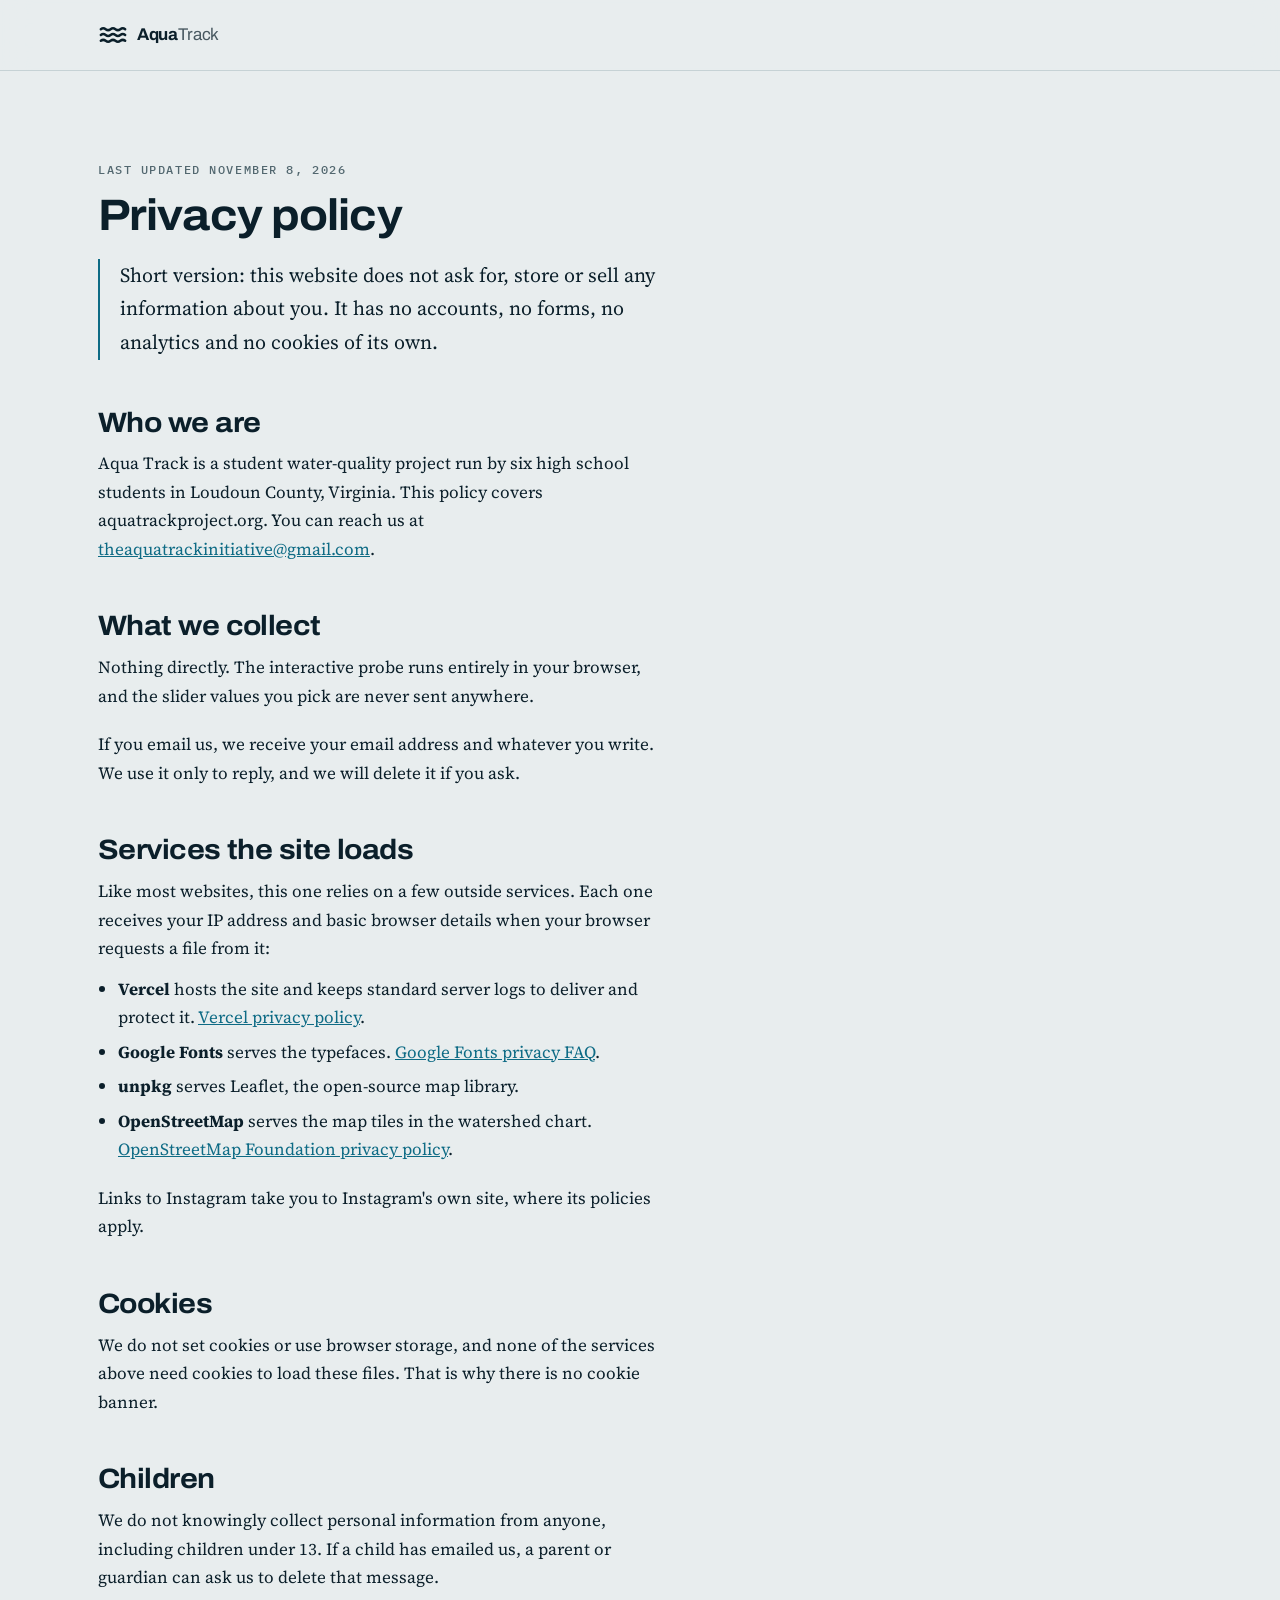
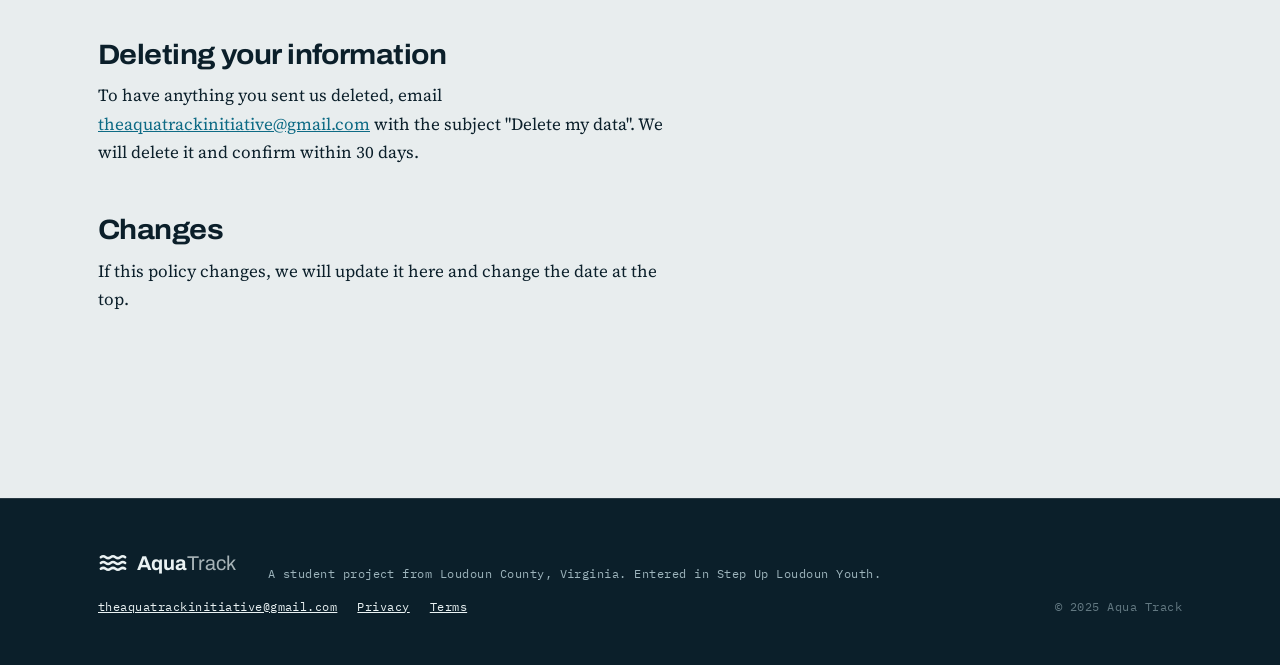
==== privacy.html @ 541f510f "Add privacy policy and terms, footer contact and legal links Soften absolute 'nobody tests' claims t" ====
<!DOCTYPE html>
<html lang="en">

<head>
    <meta charset="UTF-8">
    <meta name="viewport" content="width=device-width, initial-scale=1">
    <title>Privacy policy | Aqua Track</title>
    <meta name="description" content="What the Aqua Track website collects (nothing directly), which outside services it loads, and how to reach us.">
    <meta name="theme-color" content="#0B1F2A">
    <link rel="icon" href="favicon.svg" type="image/svg+xml">

    <link rel="preconnect" href="https://fonts.googleapis.com">
    <link rel="preconnect" href="https://fonts.gstatic.com" crossorigin>
    <link
        href="https://fonts.googleapis.com/css2?family=Archivo:wdth,wght@62..125,400..800&family=IBM+Plex+Mono:wght@400;500;600&family=Source+Serif+4:opsz,wght@8..60,400..600&display=swap"
        rel="stylesheet">
    <link rel="stylesheet" href="style.css">
</head>

<body>
    <a class="skip-link" href="#content">Skip to content</a>

    <header class="masthead is-stuck">
        <div class="masthead__inner">
            <a class="wordmark" href="index.html" aria-label="Aqua Track home">
                <svg class="wordmark__mark" viewBox="0 0 32 32" aria-hidden="true" focusable="false">
                    <path d="M3 9.8q2.6-2 5.2 0t5.2 0t5.2 0t5.2 0t5.2 0M3 16q2.6-2 5.2 0t5.2 0t5.2 0t5.2 0t5.2 0M3 22.2q2.6-2 5.2 0t5.2 0t5.2 0t5.2 0t5.2 0" />
                </svg>
                <span class="wordmark__text">Aqua<em>Track</em></span>
            </a>
        </div>
    </header>

    <main class="band legal" id="content">
        <div class="wrap">
            <p class="eyebrow">Last updated November 8, 2026</p>
            <h1>Privacy policy</h1>

            <div class="prose">
                <p class="prose__lead">Short version: this website does not ask for, store or sell any information
                    about you. It has no accounts, no forms, no analytics and no cookies of its own.</p>

                <h2>Who we are</h2>
                <p>Aqua Track is a student water-quality project run by six high school students in Loudoun County,
                    Virginia. This policy covers aquatrackproject.org. You can reach us at
                    <a href="mailto:theaquatrackinitiative@gmail.com">theaquatrackinitiative@gmail.com</a>.</p>

                <h2>What we collect</h2>
                <p>Nothing directly. The interactive probe runs entirely in your browser, and the slider values you
                    pick are never sent anywhere.</p>
                <p>If you email us, we receive your email address and whatever you write. We use it only to reply,
                    and we will delete it if you ask.</p>

                <h2>Services the site loads</h2>
                <p>Like most websites, this one relies on a few outside services. Each one receives your IP address
                    and basic browser details when your browser requests a file from it:</p>
                <ul>
                    <li><strong>Vercel</strong> hosts the site and keeps standard server logs to deliver and protect
                        it. <a href="https://vercel.com/legal/privacy-policy" target="_blank" rel="noopener">Vercel
                            privacy policy</a>.</li>
                    <li><strong>Google Fonts</strong> serves the typefaces. <a
                            href="https://developers.google.com/fonts/faq/privacy" target="_blank"
                            rel="noopener">Google Fonts privacy FAQ</a>.</li>
                    <li><strong>unpkg</strong> serves Leaflet, the open-source map library.</li>
                    <li><strong>OpenStreetMap</strong> serves the map tiles in the watershed chart. <a
                            href="https://osmfoundation.org/wiki/Privacy_Policy" target="_blank"
                            rel="noopener">OpenStreetMap Foundation privacy policy</a>.</li>
                </ul>
                <p>Links to Instagram take you to Instagram's own site, where its policies apply.</p>

                <h2>Cookies</h2>
                <p>We do not set cookies or use browser storage, and none of the services above need cookies to load
                    these files. That is why there is no cookie banner.</p>

                <h2>Children</h2>
                <p>We do not knowingly collect personal information from anyone, including children under 13. If a
                    child has emailed us, a parent or guardian can ask us to delete that message.</p>

                <h2>Deleting your information</h2>
                <p>To have anything you sent us deleted, email
                    <a href="mailto:theaquatrackinitiative@gmail.com">theaquatrackinitiative@gmail.com</a> with the
                    subject "Delete my data". We will delete it and confirm within 30 days.</p>

                <h2>Changes</h2>
                <p>If this policy changes, we will update it here and change the date at the top.</p>
            </div>
        </div>
    </main>

    <footer class="footer">
        <div class="wrap footer__inner">
            <p class="footer__mark"><svg class="wordmark__mark" viewBox="0 0 32 32" aria-hidden="true" focusable="false">
                <path d="M3 9.8q2.6-2 5.2 0t5.2 0t5.2 0t5.2 0t5.2 0M3 16q2.6-2 5.2 0t5.2 0t5.2 0t5.2 0t5.2 0M3 22.2q2.6-2 5.2 0t5.2 0t5.2 0t5.2 0t5.2 0" />
            </svg><span>Aqua<em>Track</em></span></p>
            <p class="footer__meta">A student project from Loudoun County, Virginia. Entered in Step Up Loudoun
                Youth.</p>
            <ul class="footer__links">
                <li><a href="mailto:theaquatrackinitiative@gmail.com">theaquatrackinitiative@gmail.com</a></li>
                <li><a href="privacy.html" aria-current="page">Privacy</a></li>
                <li><a href="terms.html">Terms</a></li>
            </ul>
            <p class="footer__meta footer__meta--dim">&copy; 2025 Aqua Track</p>
        </div>
    </footer>
</body>

</html>
---- style.css ----
/* ============================================================
   Aqua Track — field survey identity
   Ink + damp paper. The only saturated colours in the system
   are the water-quality index ramp, and they are never used
   decoratively: a colour on this page always means a grade.
   ============================================================ */

:root {
    /* Ground */
    --ink: #0B1F2A;
    --ink-raised: #14323F;
    --ink-line: rgba(255, 255, 255, .12);
    --paper: #E8EDEE;
    --paper-raised: #F6F9F9;
    --paper-tint: #DDE5E7;

    /* Text */
    --on-ink: #EAF2F3;
    --on-ink-dim: #9DB4BC;
    --on-paper: #0B1F2A;
    --on-paper-dim: #52676F;
    --rule: #C6D2D5;

    /* Primary */
    --current: #0E6B85;
    --current-deep: #084A5D;
    --current-light: #5FC7DE;

    /* Water quality index — meaning, not decoration */
    --wq-good: #0F7A62;
    --wq-fair: #9A6E10;
    --wq-poor: #B04520;
    --wq-bad: #85301C;
    --wq-pending: #6C858D;

    --wq-good-lt: #46D2AC;
    --wq-fair-lt: #E8BC55;
    --wq-poor-lt: #F5804F;
    --wq-bad-lt: #E4634A;

    /* Type */
    --f-display: 'Archivo', 'Helvetica Neue', Arial, sans-serif;
    --f-body: 'Source Serif 4', Georgia, 'Times New Roman', serif;
    --f-mono: 'IBM Plex Mono', ui-monospace, 'SFMono-Regular', Menlo, monospace;

    --t-xs: 0.75rem;
    --t-sm: 0.875rem;
    --t-base: 1.0625rem;
    --t-md: clamp(1.125rem, 0.4vw + 1.03rem, 1.25rem);
    --t-lg: clamp(1.35rem, 1vw + 1.1rem, 1.75rem);
    --t-xl: clamp(1.75rem, 2.2vw + 1.1rem, 2.75rem);
    --t-2xl: clamp(2.25rem, 3.9vw + 0.95rem, 4.1rem);

    /* Space — density 4/10, spacious */
    --s-1: 0.375rem;
    --s-2: 0.75rem;
    --s-3: 1.25rem;
    --s-4: 2rem;
    --s-5: 3rem;
    --s-6: 4.5rem;
    --s-7: 7rem;

    --wrap: 1180px;
    --ease: cubic-bezier(.22, .61, .36, 1);
}

*,
*::before,
*::after {
    box-sizing: border-box;
}

* {
    margin: 0;
}

html {
    scroll-behavior: smooth;
    scroll-padding-top: 6rem;
    -webkit-text-size-adjust: 100%;
}

body {
    background: var(--paper);
    color: var(--on-paper);
    font-family: var(--f-body);
    font-size: var(--t-base);
    line-height: 1.68;
    font-optical-sizing: auto;
    -webkit-font-smoothing: antialiased;
    overflow-x: hidden;
}

img,
svg,
canvas {
    display: block;
    max-width: 100%;
}

a {
    color: inherit;
}

:focus-visible {
    outline: 2px solid var(--current-light);
    outline-offset: 3px;
    border-radius: 2px;
}

.band--ink :focus-visible,
.hero :focus-visible {
    outline-color: var(--current-light);
}

.skip-link {
    position: absolute;
    left: -9999px;
    top: 0;
    z-index: 200;
    background: var(--ink);
    color: var(--on-ink);
    padding: var(--s-2) var(--s-3);
    font-family: var(--f-mono);
    font-size: var(--t-sm);
}

.skip-link:focus {
    left: var(--s-3);
    top: var(--s-3);
}

.wrap {
    width: 100%;
    max-width: var(--wrap);
    margin-inline: auto;
    padding-inline: clamp(1.25rem, 4vw, 3rem);
}

/* ── Shared type atoms ─────────────────────────────────── */

.eyebrow,
.dateline {
    font-family: var(--f-mono);
    font-size: var(--t-xs);
    font-weight: 500;
    letter-spacing: .13em;
    text-transform: uppercase;
    color: var(--on-paper-dim);
}

h1,
h2,
h3 {
    font-family: var(--f-display);
    font-weight: 700;
    line-height: 1.06;
    letter-spacing: -0.02em;
    font-variation-settings: 'wdth' 108;
    text-wrap: balance;
}

/* ── Masthead ──────────────────────────────────────────── */

.masthead {
    position: fixed;
    inset: 0 0 auto 0;
    z-index: 100;
    transition: background-color .35s var(--ease), border-color .35s var(--ease);
    border-bottom: 1px solid transparent;
}

.masthead.is-stuck {
    background: color-mix(in srgb, var(--paper) 88%, transparent);
    -webkit-backdrop-filter: blur(14px);
    backdrop-filter: blur(14px);
    border-bottom-color: var(--rule);
}

.masthead__inner {
    max-width: var(--wrap);
    margin-inline: auto;
    padding: var(--s-3) clamp(1.25rem, 4vw, 3rem);
    display: flex;
    align-items: center;
    gap: var(--s-4);
}

.wordmark {
    display: inline-flex;
    align-items: center;
    gap: .55rem;
    text-decoration: none;
    color: var(--on-ink);
    transition: color .35s var(--ease);
}

.masthead.is-stuck .wordmark {
    color: var(--on-paper);
}

.wordmark__mark {
    width: 30px;
    height: 30px;
    flex: none;
}

.wordmark__mark path {
    fill: none;
    stroke: currentColor;
    stroke-width: 2.6;
    stroke-linecap: round;
}

.wordmark__text {
    font-family: var(--f-display);
    font-weight: 700;
    font-size: 1.0625rem;
    letter-spacing: -0.01em;
    font-variation-settings: 'wdth' 100;
}

.wordmark__text em {
    font-style: normal;
    font-weight: 400;
    opacity: .72;
}

.nav {
    margin-left: auto;
    display: flex;
    align-items: center;
    gap: clamp(.75rem, 1.6vw, 1.6rem);
}

.nav a {
    font-family: var(--f-mono);
    font-size: var(--t-xs);
    letter-spacing: .1em;
    text-transform: uppercase;
    text-decoration: none;
    color: var(--on-ink-dim);
    padding: .55rem .1rem;
    position: relative;
    transition: color .2s var(--ease);
}

.masthead.is-stuck .nav a {
    color: var(--on-paper-dim);
}

.nav a::after {
    content: '';
    position: absolute;
    left: 0;
    right: 0;
    bottom: .2rem;
    height: 1px;
    background: currentColor;
    transform: scaleX(0);
    transform-origin: left;
    transition: transform .25s var(--ease);
}

.nav a:hover::after,
.nav a.is-current::after {
    transform: scaleX(1);
}

.nav a:hover,
.nav a.is-current {
    color: var(--current-light);
}

.masthead.is-stuck .nav a:hover,
.masthead.is-stuck .nav a.is-current {
    color: var(--current);
}

.nav .nav__cta {
    border: 1px solid currentColor;
    border-radius: 4px;
    padding: .5rem .95rem;
    color: var(--on-ink);
}

.masthead.is-stuck .nav .nav__cta {
    color: var(--on-paper);
}

.nav .nav__cta::after {
    display: none;
}

.nav .nav__cta:hover {
    background: var(--current);
    border-color: var(--current);
    color: #fff;
}

.menu-toggle {
    display: none;
    margin-left: auto;
    align-items: center;
    gap: .5rem;
    background: none;
    border: 1px solid var(--ink-line);
    border-radius: 4px;
    color: var(--on-ink);
    font-family: var(--f-mono);
    font-size: var(--t-xs);
    letter-spacing: .1em;
    text-transform: uppercase;
    padding: .6rem .9rem;
    min-height: 44px;
    cursor: pointer;
}

.masthead.is-stuck .menu-toggle {
    color: var(--on-paper);
    border-color: var(--rule);
}

.menu-toggle svg {
    width: 18px;
    height: 18px;
    fill: none;
    stroke: currentColor;
    stroke-width: 1.7;
    stroke-linecap: round;
}

.progress {
    height: 2px;
    background: transparent;
}

.progress__bar {
    display: block;
    height: 100%;
    width: 0;
    background: var(--current-light);
    transform-origin: left;
}

/* ── Hero ──────────────────────────────────────────────── */

.hero {
    position: relative;
    background: var(--ink);
    color: var(--on-ink);
    min-height: 100svh;
    display: grid;
    align-content: center;
    padding: var(--s-7) 0 var(--s-6);
    overflow: hidden;
}

.hero__canvas {
    position: absolute;
    inset: 0;
    width: 100%;
    height: 100%;
    opacity: .85;
}

.hero__body {
    position: relative;
    width: 100%;
    max-width: var(--wrap);
    margin-inline: auto;
    padding-inline: clamp(1.25rem, 4vw, 3rem);
}

.hero .dateline {
    color: var(--on-ink-dim);
    margin-bottom: var(--s-4);
    padding-bottom: var(--s-2);
    border-bottom: 1px solid var(--ink-line);
    display: inline-block;
}

.hero__title {
    font-size: var(--t-2xl);
    font-variation-settings: 'wdth' 112;
    letter-spacing: -0.035em;
    margin-bottom: var(--s-4);
    max-width: 17ch;
    text-wrap: pretty;
}

.hero__title-accent {
    color: var(--current-light);
}

.hero__lede {
    font-size: var(--t-md);
    max-width: 46ch;
    color: #C9DBE0;
    margin-bottom: var(--s-5);
}

.hero__actions {
    display: flex;
    flex-wrap: wrap;
    gap: var(--s-2);
}

.hero__scroll {
    position: absolute;
    left: 50%;
    bottom: 1.75rem;
    transform: translateX(-50%);
    font-family: var(--f-mono);
    font-size: var(--t-xs);
    letter-spacing: .22em;
    text-transform: uppercase;
    color: var(--on-ink-dim);
    opacity: .6;
}

/* ── Buttons ───────────────────────────────────────────── */

.btn {
    display: inline-flex;
    align-items: center;
    gap: .55rem;
    min-height: 48px;
    padding: .8rem 1.4rem;
    border-radius: 4px;
    border: 1px solid transparent;
    font-family: var(--f-mono);
    font-size: var(--t-sm);
    letter-spacing: .04em;
    text-decoration: none;
    cursor: pointer;
    transition: background-color .2s var(--ease), color .2s var(--ease), border-color .2s var(--ease), transform .2s var(--ease);
}

.btn svg {
    width: 17px;
    height: 17px;
    fill: none;
    stroke: currentColor;
    stroke-width: 1.7;
    stroke-linecap: round;
    stroke-linejoin: round;
}

.btn--solid {
    background: var(--current-light);
    color: var(--ink);
}

.btn--solid:hover {
    background: #8FDCEC;
    transform: translateY(-1px);
}

.btn--ghost {
    border-color: var(--ink-line);
    color: var(--on-ink);
}

.btn--ghost:hover {
    border-color: var(--current-light);
    color: var(--current-light);
}

/* ── Bands ─────────────────────────────────────────────── */

.band {
    padding-block: var(--s-7);
    position: relative;
}

.band--tint {
    background: var(--paper-tint);
}

.band--ink {
    background: var(--ink);
    color: var(--on-ink);
}

/* Headline left, deck right — the space to the side of a big
   heading is where the explanation goes, not dead margin. */
.sec-head {
    display: grid;
    grid-template-columns: minmax(0, 1.1fr) minmax(0, 1fr);
    column-gap: var(--s-5);
    row-gap: var(--s-3);
    align-items: start;
    margin-bottom: var(--s-6);
}

.sec-head .eyebrow {
    grid-column: 1 / -1;
}

.sec-head h2 {
    grid-column: 1;
    font-size: var(--t-xl);
    max-width: 14em;
}

.sec-head__sub {
    grid-column: 2;
    font-size: var(--t-md);
    color: var(--on-paper-dim);
    max-width: 42ch;
}

.sec-head--invert .eyebrow {
    color: var(--current-light);
}

.sec-head--invert .sec-head__sub {
    color: var(--on-ink-dim);
}

@media (max-width: 900px) {
    .sec-head {
        grid-template-columns: 1fr;
    }

    .sec-head h2,
    .sec-head__sub {
        grid-column: 1;
    }
}

/* ── Prose ─────────────────────────────────────────────── */

.prose {
    max-width: 64ch;
    margin-bottom: var(--s-6);
}

.prose p+p {
    margin-top: var(--s-3);
}

.prose__lead {
    font-size: var(--t-md);
    border-left: 2px solid var(--current);
    padding-left: var(--s-3);
    color: var(--on-paper);
}

/* ── Plan grid ─────────────────────────────────────────── */

.plan {
    display: grid;
    grid-template-columns: repeat(auto-fit, minmax(230px, 1fr));
    gap: 1px;
    background: var(--rule);
    border-block: 1px solid var(--rule);
}

.plan__item {
    background: var(--paper);
    padding: var(--s-4) var(--s-3) var(--s-5);
}

.plan__tag {
    font-family: var(--f-mono);
    font-size: var(--t-xs);
    letter-spacing: .13em;
    text-transform: uppercase;
    color: var(--current);
    margin-bottom: var(--s-3);
}

.plan__item h3 {
    font-size: var(--t-lg);
    margin-bottom: var(--s-2);
}

.plan__item p {
    font-size: var(--t-sm);
    line-height: 1.62;
    color: var(--on-paper-dim);
}

/* ── Probe ─────────────────────────────────────────────── */

.probe {
    display: grid;
    grid-template-columns: minmax(200px, 240px) minmax(0, 1fr) minmax(280px, 320px);
    gap: var(--s-4);
    align-items: start;
}

.probe__column {
    position: sticky;
    top: 6rem;
    padding-left: 3.25rem;
}

.probe__canvas {
    width: 100%;
    height: auto;
    aspect-ratio: 360 / 620;
    border-radius: 4px;
    background: #061620;
    border: 1px solid var(--ink-line);
}

.probe__depths {
    position: absolute;
    left: 0;
    top: 0;
    bottom: 1.9rem;
    margin: 0;
    padding: 0;
    list-style: none;
    display: flex;
    flex-direction: column;
    justify-content: space-between;
    font-family: var(--f-mono);
    font-size: 10px;
    letter-spacing: .06em;
    color: var(--on-ink-dim);
    opacity: .7;
}

.probe__caption {
    margin-top: .7rem;
    font-family: var(--f-mono);
    font-size: var(--t-xs);
    letter-spacing: .1em;
    text-transform: uppercase;
    color: var(--on-ink-dim);
}

.probe__presets {
    margin-bottom: var(--s-4);
}

.probe__presets-label,
.readout__label,
.readout__report-label {
    font-family: var(--f-mono);
    font-size: var(--t-xs);
    letter-spacing: .13em;
    text-transform: uppercase;
    color: var(--on-ink-dim);
    margin-bottom: var(--s-2);
}

.chips {
    display: flex;
    flex-wrap: wrap;
    gap: .5rem;
}

.chip {
    min-height: 40px;
    padding: .45rem .9rem;
    border-radius: 4px;
    border: 1px solid var(--ink-line);
    background: transparent;
    color: var(--on-ink-dim);
    font-family: var(--f-mono);
    font-size: var(--t-xs);
    letter-spacing: .04em;
    cursor: pointer;
    transition: border-color .2s var(--ease), color .2s var(--ease), background-color .2s var(--ease);
}

.chip:hover {
    color: var(--on-ink);
    border-color: var(--on-ink-dim);
}

.chip[aria-pressed="true"] {
    background: var(--current-light);
    border-color: var(--current-light);
    color: var(--ink);
}

.sliders {
    display: grid;
    grid-template-columns: repeat(auto-fit, minmax(200px, 1fr));
    gap: var(--s-4);
    align-items: start;
}

.slider-group {
    display: grid;
    gap: var(--s-3);
    border: 0;
    margin: 0;
    padding: 0;
    min-width: 0;
}

.slider-group legend {
    padding: 0;
    margin-bottom: var(--s-2);
    font-family: var(--f-mono);
    font-size: var(--t-xs);
    letter-spacing: .13em;
    text-transform: uppercase;
    color: var(--current-light);
}

/* Per-parameter status, set from its sub-score in script.js */
.slider label::before {
    content: '';
    display: inline-block;
    width: 8px;
    height: 8px;
    margin-right: .5rem;
    border-radius: 2px;
    background: var(--level, var(--wq-good-lt));
    vertical-align: .05em;
    transition: background-color .3s var(--ease);
}

.slider[data-level="fair"] { --level: var(--wq-fair-lt); }
.slider[data-level="poor"] { --level: var(--wq-poor-lt); }
.slider[data-level="bad"] { --level: var(--wq-bad-lt); }

.slider {
    display: grid;
    grid-template-columns: 1fr auto;
    align-items: baseline;
    gap: .35rem .75rem;
    padding-top: var(--s-2);
    border-top: 1px solid var(--ink-line);
}

.slider label {
    font-family: var(--f-display);
    font-size: var(--t-sm);
    font-weight: 600;
    letter-spacing: -0.005em;
}

.slider output {
    font-family: var(--f-mono);
    font-size: var(--t-sm);
    font-weight: 500;
    color: var(--level, var(--wq-good-lt));
    font-variant-numeric: tabular-nums;
    transition: color .3s var(--ease);
}

.slider input[type="range"] {
    grid-column: 1 / -1;
    -webkit-appearance: none;
    appearance: none;
    width: 100%;
    height: 24px;
    background: transparent;
    cursor: pointer;
    margin: 0;
}

.slider input[type="range"]::-webkit-slider-runnable-track {
    height: 3px;
    border-radius: 2px;
    background: linear-gradient(to right,
            var(--current-light) 0 var(--fill, 50%),
            rgba(255, 255, 255, .16) var(--fill, 50%) 100%);
}

.slider input[type="range"]::-moz-range-track {
    height: 3px;
    border-radius: 2px;
    background: rgba(255, 255, 255, .16);
}

.slider input[type="range"]::-moz-range-progress {
    height: 3px;
    border-radius: 2px;
    background: var(--current-light);
}

.slider input[type="range"]::-webkit-slider-thumb {
    -webkit-appearance: none;
    appearance: none;
    width: 16px;
    height: 16px;
    margin-top: -6.5px;
    border-radius: 50%;
    background: var(--on-ink);
    border: 3px solid var(--ink);
    box-shadow: 0 0 0 1px var(--current-light);
    transition: transform .15s var(--ease);
}

.slider input[type="range"]:hover::-webkit-slider-thumb {
    transform: scale(1.15);
}

.slider input[type="range"]::-moz-range-thumb {
    width: 14px;
    height: 14px;
    border-radius: 50%;
    background: var(--on-ink);
    border: 3px solid var(--ink);
    box-shadow: 0 0 0 1px var(--current-light);
}

.slider__scale {
    grid-column: 1 / -1;
    display: flex;
    justify-content: space-between;
    font-family: var(--f-mono);
    font-size: 10px;
    letter-spacing: .06em;
    text-transform: uppercase;
    color: var(--on-ink-dim);
    opacity: .55;
    margin-top: -.35rem;
}

/* Readout */

.probe__readout {
    background: var(--ink-raised);
    border: 1px solid var(--ink-line);
    border-radius: 6px;
    padding: var(--s-4) var(--s-3);
    position: sticky;
    top: 6rem;
}

.readout__value {
    font-family: var(--f-mono);
    font-weight: 600;
    line-height: 1;
    font-variant-numeric: tabular-nums;
    display: flex;
    align-items: baseline;
    gap: .2rem;
}

.readout__num {
    font-size: clamp(3rem, 6vw, 4rem);
    color: var(--grade-color, var(--wq-good-lt));
    transition: color .4s var(--ease);
}

.readout__den {
    font-size: var(--t-md);
    color: var(--on-ink-dim);
}

.readout__grade {
    font-family: var(--f-display);
    font-size: var(--t-lg);
    font-weight: 700;
    color: var(--grade-color, var(--wq-good-lt));
    margin-top: .2rem;
    transition: color .4s var(--ease);
}

.readout__meter {
    position: relative;
    height: 6px;
    border-radius: 3px;
    margin-top: var(--s-3);
    background: linear-gradient(to right,
            var(--wq-bad-lt) 0%,
            var(--wq-poor-lt) 32%,
            var(--wq-fair-lt) 62%,
            var(--wq-good-lt) 100%);
}

.readout__needle {
    position: absolute;
    top: -4px;
    bottom: -4px;
    width: 2px;
    left: 86%;
    background: var(--on-ink);
    border-radius: 1px;
    box-shadow: 0 0 0 2px var(--ink-raised);
    transition: left .45s var(--ease);
}

.readout__scale {
    display: flex;
    justify-content: space-between;
    font-family: var(--f-mono);
    font-size: 10px;
    letter-spacing: .06em;
    text-transform: uppercase;
    color: var(--on-ink-dim);
    opacity: .6;
    margin-top: .5rem;
}

.readout__report {
    margin-top: var(--s-4);
    padding-top: var(--s-3);
    border-top: 1px solid var(--ink-line);
}

.readout__report-text {
    font-size: var(--t-sm);
    line-height: 1.6;
    color: var(--on-ink);
}

.readout__note {
    margin-top: var(--s-3);
    font-family: var(--f-mono);
    font-size: 11px;
    line-height: 1.7;
    letter-spacing: .01em;
    color: var(--on-ink-dim);
}

/* ── Watershed chart ───────────────────────────────────── */

.chart {
    display: grid;
    grid-template-columns: 1fr minmax(260px, 320px);
    gap: var(--s-4);
    align-items: start;
}

.chart__col {
    display: flex;
    flex-direction: column;
    gap: var(--s-2);
    min-width: 0;
}

.chart__stage {
    position: relative;
    height: 560px;
    background: var(--paper-raised);
    border: 1px solid var(--rule);
    border-radius: 4px;
    overflow: hidden;
}

#watershed-map {
    width: 100%;
    height: 100%;
    background: var(--paper-raised);
}

/* Mute the stock OSM palette so it sits inside this page's own,
   rather than importing a second, louder colour system. */
#watershed-map .leaflet-tile-pane {
    filter: saturate(.45) contrast(.92) brightness(1.05);
}

/* Leaflet chrome, restrained to the page's own palette */
.leaflet-container {
    font-family: var(--f-mono);
    font-size: var(--t-xs);
}

.leaflet-control-zoom a {
    color: var(--on-paper) !important;
    font-family: var(--f-mono);
}

.leaflet-control-attribution {
    font-size: 10px;
    background: rgba(246, 249, 249, .82) !important;
}

.leaflet-tooltip.reach-tooltip {
    font-family: var(--f-mono);
    font-size: var(--t-xs);
    letter-spacing: .02em;
    color: var(--on-paper);
    background: var(--paper-raised);
    border: 1px solid var(--rule);
    box-shadow: none;
    padding: .3rem .6rem;
}

.leaflet-tooltip.reach-tooltip::before {
    display: none;
}

/* Gate: click/tap once before the map can take over scroll or drag */
.map-activate {
    position: absolute;
    inset: 0;
    z-index: 500;
    display: flex;
    align-items: center;
    justify-content: center;
    width: 100%;
    height: 100%;
    background: rgba(11, 31, 42, .18);
    border: none;
    padding: 0;
    cursor: pointer;
    transition: opacity .25s var(--ease), visibility .25s;
}

.map-activate span {
    font-family: var(--f-mono);
    font-size: var(--t-xs);
    letter-spacing: .1em;
    text-transform: uppercase;
    color: #fff;
    background: rgba(11, 31, 42, .88);
    padding: .65rem 1.2rem;
    border-radius: 4px;
    border: 1px solid rgba(255, 255, 255, .25);
}

.map-activate.is-hidden {
    opacity: 0;
    visibility: hidden;
    pointer-events: none;
}

.chart__jump {
    display: flex;
    align-items: center;
    gap: .75rem;
    flex-wrap: wrap;
}

.chart__jump label {
    font-family: var(--f-mono);
    font-size: var(--t-xs);
    letter-spacing: .1em;
    text-transform: uppercase;
    color: var(--on-paper-dim);
}

.chart__jump select {
    font-family: var(--f-mono);
    font-size: var(--t-sm);
    color: var(--on-paper);
    background: var(--paper-raised);
    border: 1px solid var(--rule);
    border-radius: 6px;
    padding: .55rem .75rem;
    min-height: 44px;
    cursor: pointer;
}

.chart__panel {
    background: var(--ink);
    color: var(--on-ink);
    border-radius: 4px;
    padding: var(--s-4) var(--s-3);
    display: flex;
    flex-direction: column;
}

.chart__panel-eyebrow {
    font-family: var(--f-mono);
    font-size: var(--t-xs);
    letter-spacing: .13em;
    text-transform: uppercase;
    color: var(--current-light);
    margin-bottom: var(--s-2);
}

.chart__panel-title {
    font-size: var(--t-lg);
    margin-bottom: var(--s-2);
}

.chart__panel-body {
    font-size: var(--t-sm);
    line-height: 1.62;
    color: var(--on-ink-dim);
}

.chart__stats {
    margin: var(--s-3) 0 0;
    display: grid;
    gap: .55rem;
}

.chart__stats div {
    display: flex;
    justify-content: space-between;
    gap: var(--s-2);
    padding-bottom: .5rem;
    border-bottom: 1px solid var(--ink-line);
}

.chart__stats dt {
    font-family: var(--f-mono);
    font-size: var(--t-xs);
    letter-spacing: .08em;
    text-transform: uppercase;
    color: var(--on-ink-dim);
}

.chart__stats dd {
    margin: 0;
    font-family: var(--f-mono);
    font-size: var(--t-sm);
    text-align: right;
}

.chart__status {
    margin-top: auto;
    padding-top: var(--s-3);
    display: flex;
    align-items: center;
    gap: .55rem;
    font-family: var(--f-mono);
    font-size: var(--t-xs);
    letter-spacing: .06em;
    text-transform: uppercase;
    color: var(--on-ink-dim);
}

.dot {
    width: 9px;
    height: 9px;
    border-radius: 50%;
    flex: none;
}

.dot--pending {
    background: var(--wq-pending);
}

.legend {
    margin-top: var(--s-4);
    display: flex;
    flex-wrap: wrap;
    align-items: center;
    gap: var(--s-2) var(--s-4);
    padding-top: var(--s-3);
    border-top: 1px solid var(--rule);
}

.legend__label {
    font-family: var(--f-mono);
    font-size: var(--t-xs);
    letter-spacing: .13em;
    text-transform: uppercase;
    color: var(--on-paper-dim);
}

.legend__items {
    display: flex;
    flex-wrap: wrap;
    gap: var(--s-2) var(--s-3);
    list-style: none;
    padding: 0;
    margin: 0;
}

.legend__items li {
    display: flex;
    align-items: center;
    gap: .45rem;
    font-family: var(--f-mono);
    font-size: var(--t-xs);
    color: var(--on-paper-dim);
}

.swatch {
    width: 14px;
    height: 4px;
    border-radius: 2px;
    flex: none;
}

.swatch--good {
    background: var(--wq-good);
}

.swatch--fair {
    background: var(--wq-fair);
}

.swatch--poor {
    background: var(--wq-poor);
}

.swatch--bad {
    background: var(--wq-bad);
}

.swatch--pending {
    background: var(--wq-pending);
}

/* ── Log ───────────────────────────────────────────────── */

.log {
    list-style: none;
    padding: 0;
    margin: 0;
    display: grid;
    gap: var(--s-5);
}

.log__phase {
    display: grid;
    grid-template-columns: 10rem 1fr;
    gap: var(--s-4);
    padding-top: var(--s-3);
    border-top: 1px solid var(--rule);
}

.log__tag {
    font-family: var(--f-mono);
    font-size: var(--t-xs);
    letter-spacing: .13em;
    text-transform: uppercase;
    position: sticky;
    top: 6rem;
    align-self: start;
}

.log__tag--now {
    color: var(--wq-good);
}

.log__tag--next {
    color: var(--current);
}

.log__tag--later {
    color: var(--on-paper-dim);
}

.log__items {
    list-style: none;
    padding: 0;
    margin: 0;
    display: grid;
    gap: var(--s-3);
    max-width: 60ch;
}

.log__items h3 {
    font-size: var(--t-md);
    margin-bottom: .25rem;
}

.log__items p {
    font-size: var(--t-sm);
    line-height: 1.62;
    color: var(--on-paper-dim);
}

/* ── Roster ────────────────────────────────────────────── */

.roster {
    list-style: none;
    padding: 0;
    margin: 0;
    display: grid;
    grid-template-columns: repeat(auto-fit, minmax(220px, 1fr));
    gap: 1px;
    background: var(--rule);
    border-block: 1px solid var(--rule);
}

.roster li {
    background: var(--paper);
    padding: var(--s-3);
    display: flex;
    align-items: center;
    gap: var(--s-2);
    font-family: var(--f-display);
    font-size: var(--t-md);
    font-weight: 600;
    letter-spacing: -0.01em;
}

.roster__mark {
    width: 40px;
    height: 40px;
    flex: none;
    border-radius: 50%;
    border: 1px solid var(--current);
    color: var(--current);
    display: grid;
    place-items: center;
    font-family: var(--f-mono);
    font-size: var(--t-xs);
    font-weight: 500;
    letter-spacing: .04em;
}

/* ── Actions ───────────────────────────────────────────── */

.actions {
    display: grid;
    grid-template-columns: repeat(auto-fit, minmax(240px, 1fr));
    gap: 1px;
    background: var(--ink-line);
    border-block: 1px solid var(--ink-line);
}

.action {
    background: var(--ink);
    padding: var(--s-4) var(--s-3) var(--s-5);
}

.action h3 {
    font-size: var(--t-md);
    margin-bottom: var(--s-2);
}

.action p {
    font-size: var(--t-sm);
    line-height: 1.62;
    color: var(--on-ink-dim);
}

.cta {
    margin-top: var(--s-6);
    display: flex;
    flex-wrap: wrap;
    align-items: center;
    justify-content: space-between;
    gap: var(--s-4);
}

.cta__text {
    font-size: var(--t-md);
    max-width: 44ch;
    color: var(--on-ink);
}

.cta__links {
    display: flex;
    flex-wrap: wrap;
    gap: var(--s-2);
}

/* ── Footer ────────────────────────────────────────────── */

.footer {
    background: var(--ink);
    color: var(--on-ink-dim);
    border-top: 1px solid var(--ink-line);
    padding-block: var(--s-5);
}

.footer__inner {
    display: flex;
    flex-wrap: wrap;
    align-items: baseline;
    gap: var(--s-2) var(--s-4);
}

.footer__mark {
    display: inline-flex;
    align-items: center;
    gap: .55rem;
    font-family: var(--f-display);
    font-weight: 700;
    font-size: var(--t-md);
    color: var(--on-ink);
}

.footer__mark em {
    font-style: normal;
    font-weight: 400;
    opacity: .7;
}

.footer__meta {
    font-family: var(--f-mono);
    font-size: var(--t-xs);
    letter-spacing: .04em;
}

.footer__meta--dim {
    margin-left: auto;
    opacity: .6;
}

/* ── Scroll reveal ─────────────────────────────────────── */

.reveal {
    opacity: 0;
    transform: translateY(14px);
    transition: opacity .7s var(--ease), transform .7s var(--ease);
}

.reveal.is-in {
    opacity: 1;
    transform: none;
}

/* ── Responsive ────────────────────────────────────────── */

@media (max-width: 1080px) {
    .probe {
        grid-template-columns: minmax(200px, 250px) 1fr;
    }

    .probe__readout {
        grid-column: 1 / -1;
        position: static;
    }

    .readout__report {
        max-width: 62ch;
    }
}

@media (max-width: 900px) {
    .chart {
        grid-template-columns: 1fr;
    }

    .chart__stage {
        height: 420px;
    }

    .log__phase {
        grid-template-columns: 1fr;
        gap: var(--s-2);
    }

    .log__tag {
        position: static;
    }
}

@media (max-width: 760px) {
    :root {
        --s-6: 3.25rem;
        --s-7: 4.5rem;
    }

    .menu-toggle {
        display: inline-flex;
    }

    .nav {
        position: absolute;
        top: 100%;
        left: clamp(1.25rem, 4vw, 3rem);
        right: clamp(1.25rem, 4vw, 3rem);
        flex-direction: column;
        align-items: stretch;
        gap: 0;
        background: var(--ink);
        border: 1px solid var(--ink-line);
        border-radius: 6px;
        padding: var(--s-2);
        margin-left: 0;
        display: none;
    }

    .nav.is-open {
        display: flex;
    }

    .nav a,
    .masthead.is-stuck .nav a {
        color: var(--on-ink-dim);
        padding: .85rem .75rem;
        min-height: 44px;
        display: flex;
        align-items: center;
    }

    .nav a::after {
        display: none;
    }

    .nav .nav__cta,
    .masthead.is-stuck .nav .nav__cta {
        color: var(--ink);
        background: var(--current-light);
        border-color: var(--current-light);
        justify-content: center;
        margin-top: var(--s-2);
    }

    .hero__title {
        max-width: 100%;
    }

    .hero__scroll {
        display: none;
    }

    .probe {
        grid-template-columns: 1fr;
    }

    .probe__column {
        position: relative;
        top: auto;
        max-width: 300px;
    }

    .cta {
        flex-direction: column;
        align-items: flex-start;
    }

    .footer__meta--dim {
        margin-left: 0;
    }
}

@media (prefers-reduced-motion: reduce) {

    html {
        scroll-behavior: auto;
    }

    *,
    *::before,
    *::after {
        animation-duration: .001ms !important;
        animation-iteration-count: 1 !important;
        transition-duration: .001ms !important;
    }

    .reveal {
        opacity: 1;
        transform: none;
    }
}

/* ── Legal pages ───────────────────────────────────────── */

.legal {
    padding-top: calc(var(--s-7) + 3rem);
}

.legal h1 {
    font-size: var(--t-xl);
    margin-block: var(--s-2) var(--s-3);
}

.legal .prose h2 {
    font-size: var(--t-lg);
    margin-top: var(--s-5);
    margin-bottom: var(--s-2);
}

.legal .prose ul {
    margin-top: var(--s-2);
    padding-left: 1.25rem;
}

.legal .prose ul+p {
    margin-top: var(--s-3);
}

.legal .prose li+li {
    margin-top: var(--s-1);
}

.legal .prose a {
    color: var(--current);
}

.footer__links {
    display: flex;
    flex-wrap: wrap;
    gap: var(--s-1) var(--s-3);
    list-style: none;
    padding: 0;
    font-family: var(--f-mono);
    font-size: var(--t-xs);
    letter-spacing: .04em;
}

.footer__links a {
    color: var(--on-ink);
}
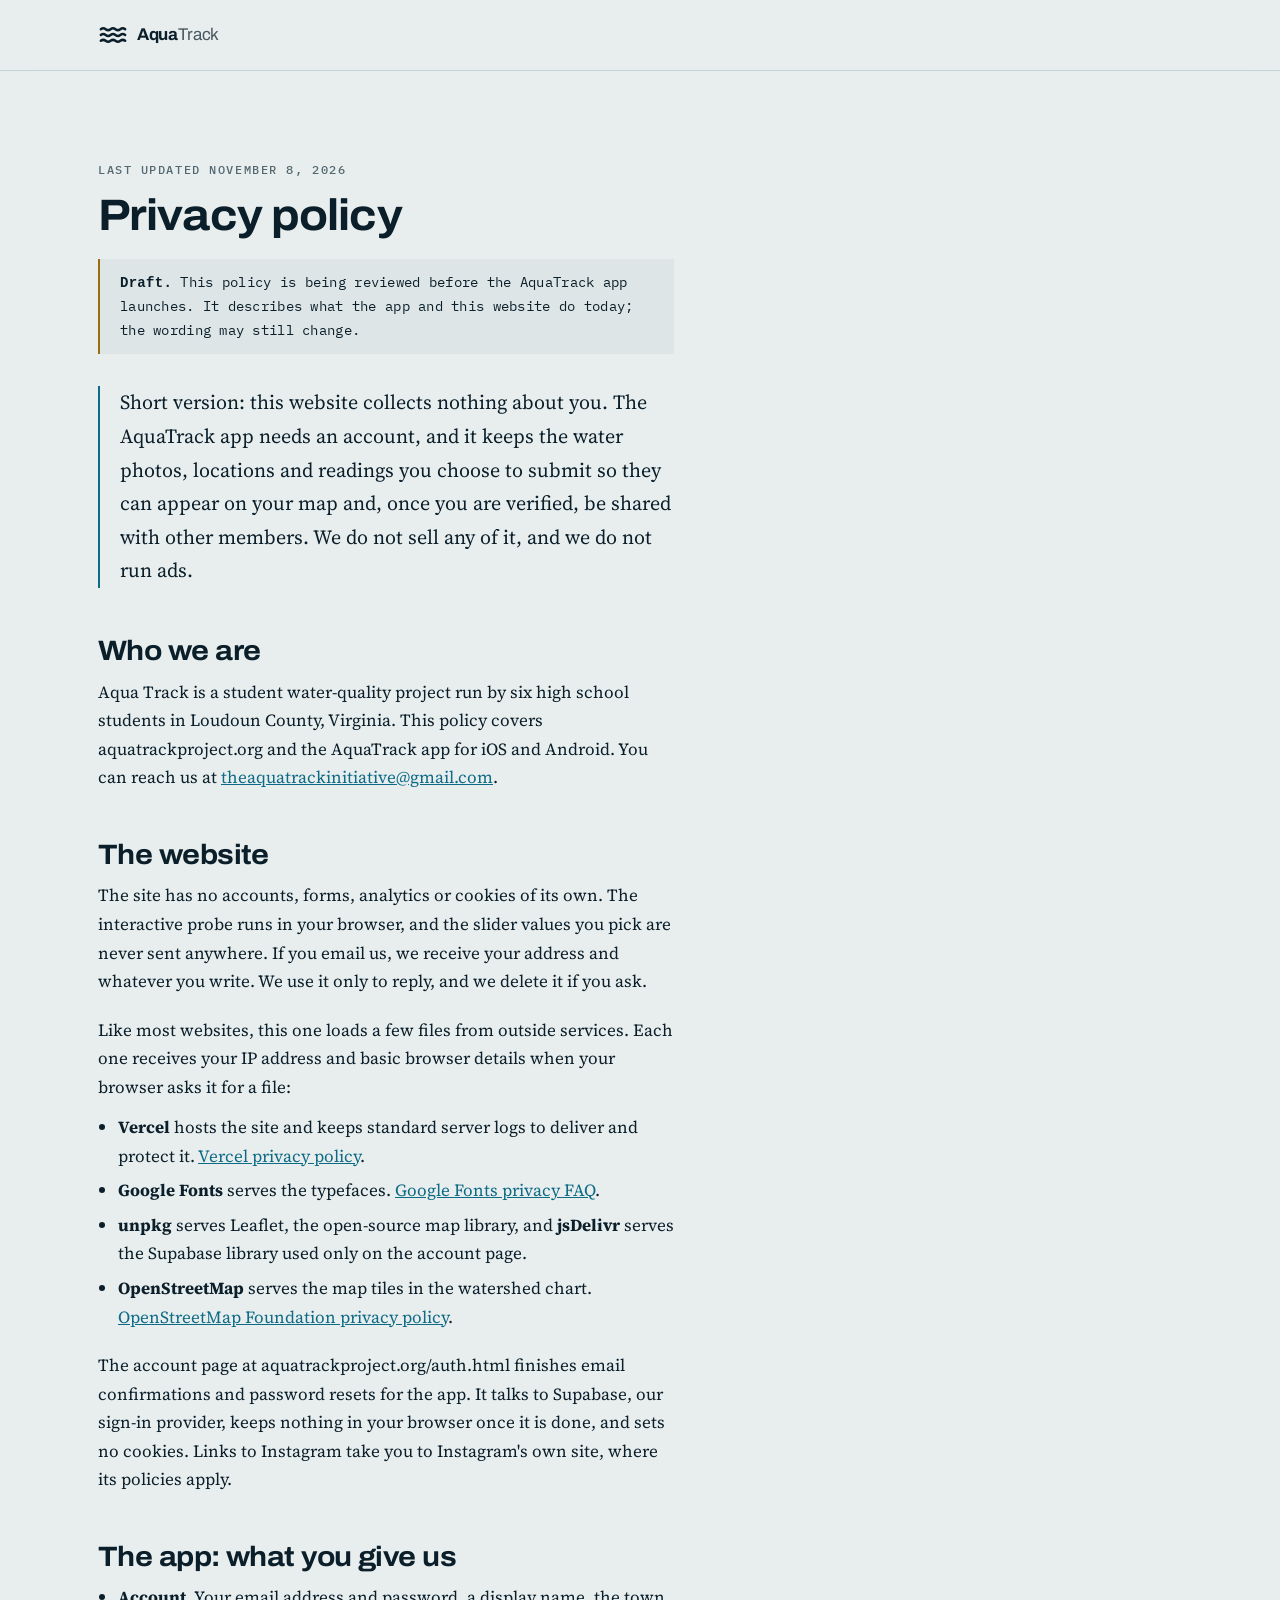
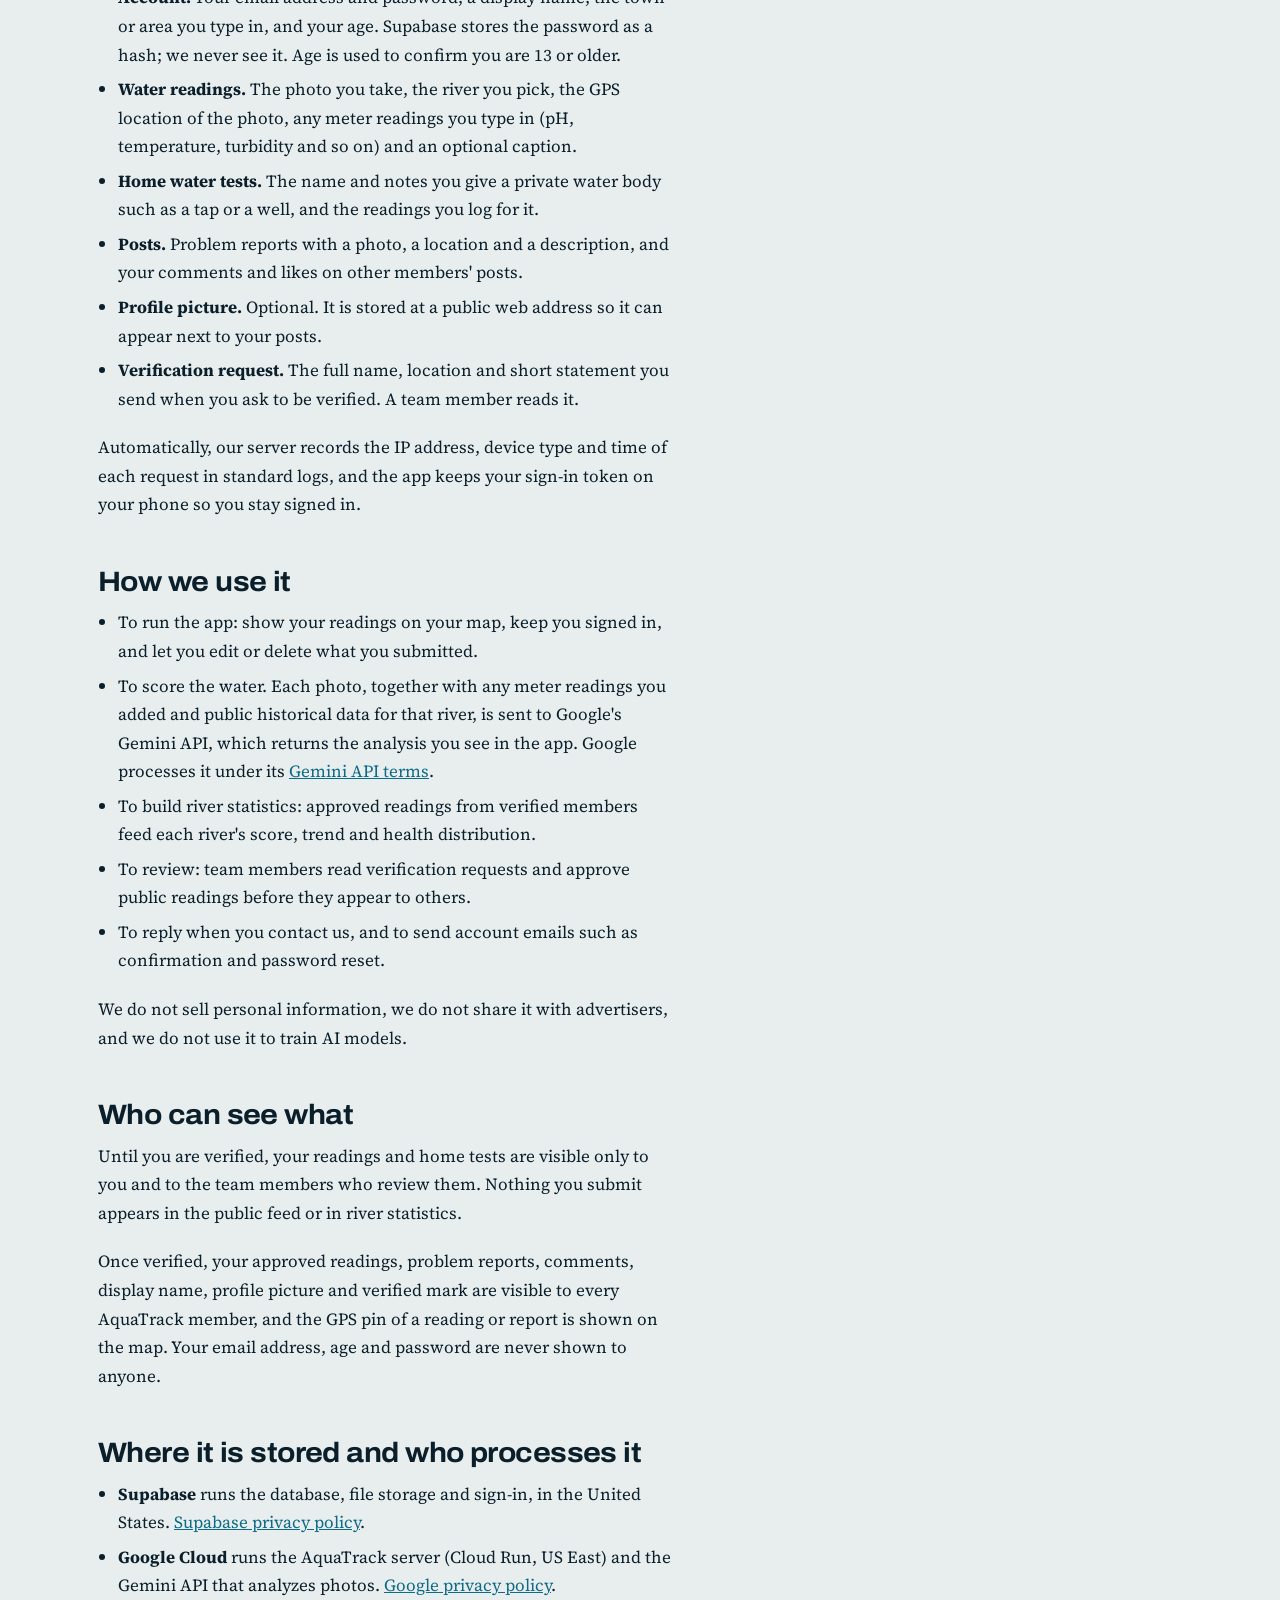
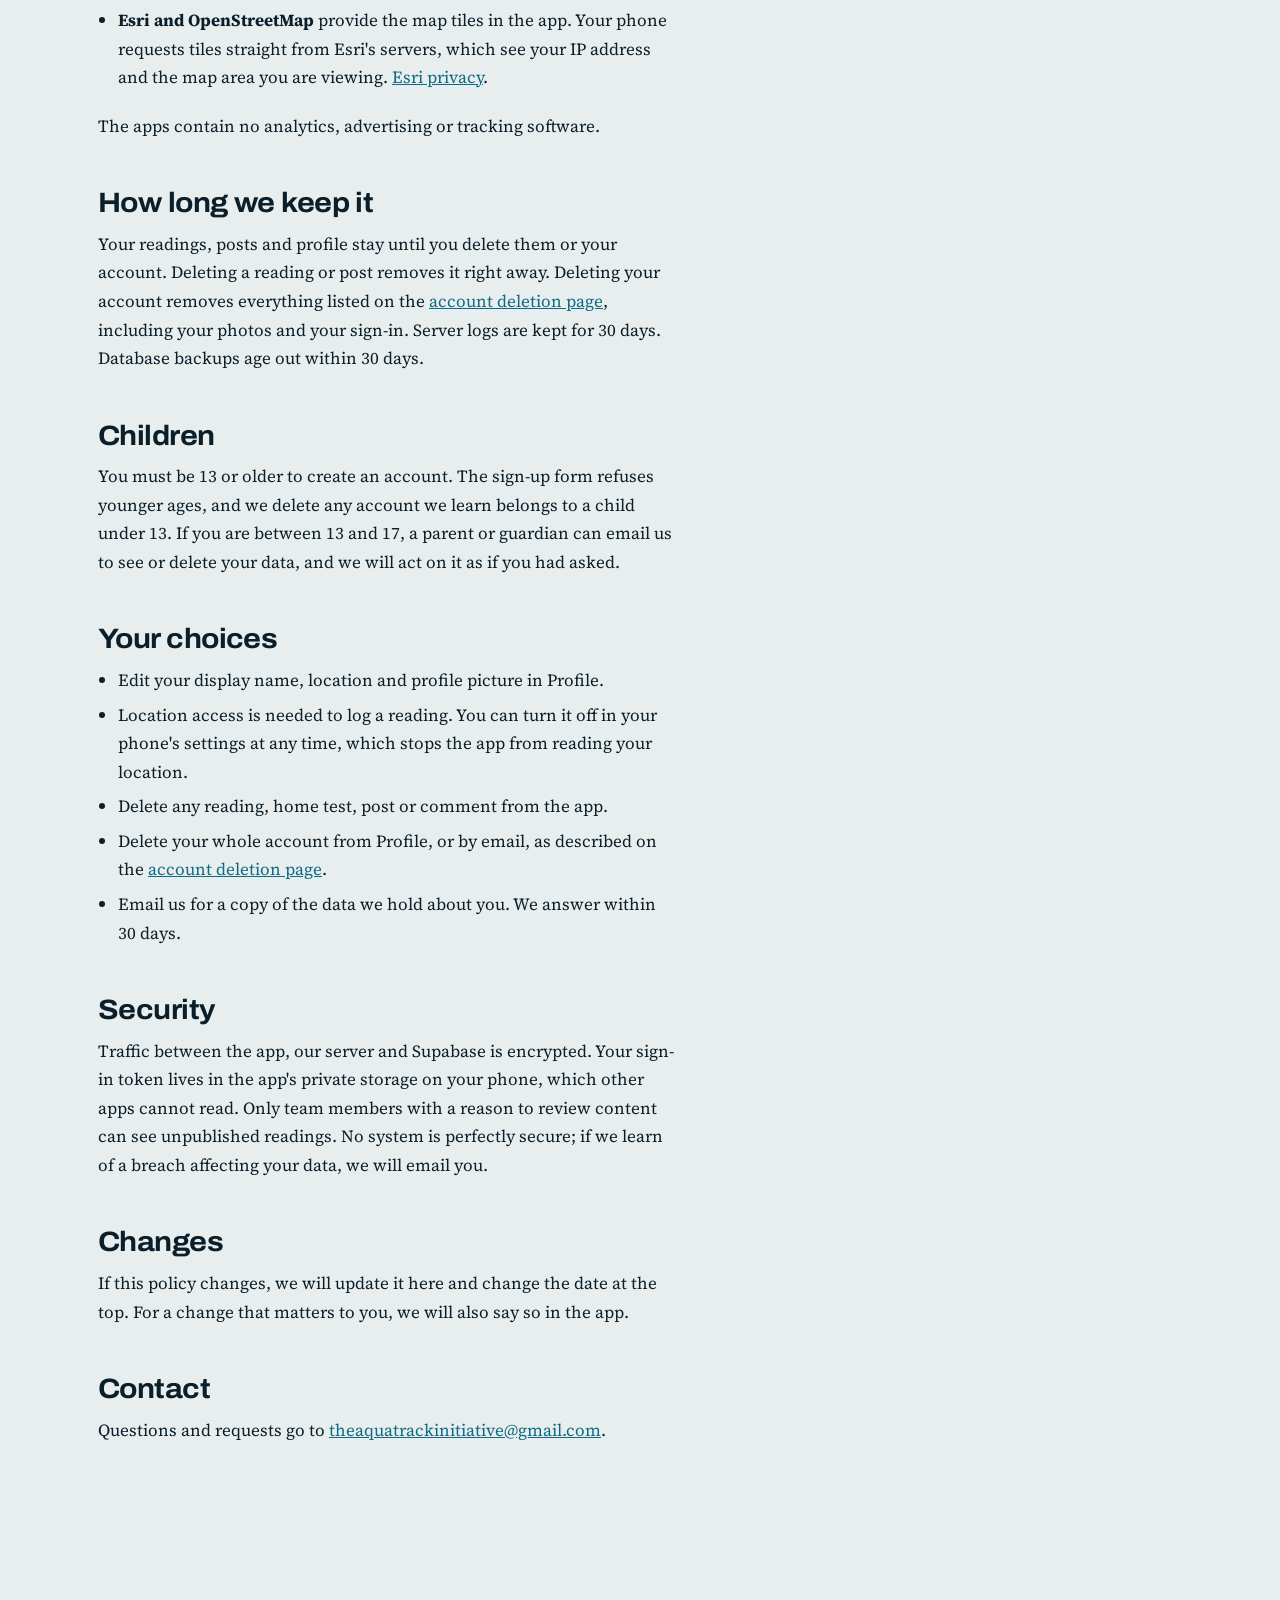
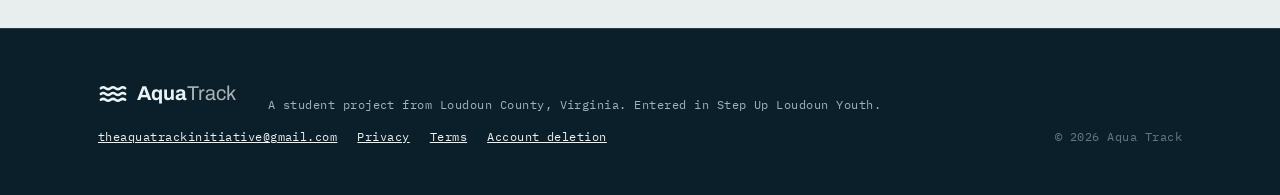
==== commit 91ee4780: "Legal pages for the app, account deletion page, Supabase account page - privacy.html covers the Aqua" ====
--- a/privacy.html
+++ b/privacy.html
@@ -5,7 +5,7 @@
     <meta charset="UTF-8">
     <meta name="viewport" content="width=device-width, initial-scale=1">
     <title>Privacy policy | Aqua Track</title>
-    <meta name="description" content="What the Aqua Track website collects (nothing directly), which outside services it loads, and how to reach us.">
+    <meta name="description" content="What the Aqua Track website and the AquaTrack app collect, who processes it, how long it stays and how to delete it.">
     <meta name="theme-color" content="#0B1F2A">
     <link rel="icon" href="favicon.svg" type="image/svg+xml">
 
@@ -37,23 +37,26 @@
             <h1>Privacy policy</h1>
 
             <div class="prose">
-                <p class="prose__lead">Short version: this website does not ask for, store or sell any information
-                    about you. It has no accounts, no forms, no analytics and no cookies of its own.</p>
+                <p class="notice"><strong>Draft.</strong> This policy is being reviewed before the AquaTrack app
+                    launches. It describes what the app and this website do today; the wording may still change.</p>
+
+                <p class="prose__lead">Short version: this website collects nothing about you. The AquaTrack app needs
+                    an account, and it keeps the water photos, locations and readings you choose to submit so they can
+                    appear on your map and, once you are verified, be shared with other members. We do not sell any
+                    of it, and we do not run ads.</p>
 
                 <h2>Who we are</h2>
                 <p>Aqua Track is a student water-quality project run by six high school students in Loudoun County,
-                    Virginia. This policy covers aquatrackproject.org. You can reach us at
+                    Virginia. This policy covers aquatrackproject.org and the AquaTrack app for iOS and Android. You
+                    can reach us at
                     <a href="mailto:theaquatrackinitiative@gmail.com">theaquatrackinitiative@gmail.com</a>.</p>
 
-                <h2>What we collect</h2>
-                <p>Nothing directly. The interactive probe runs entirely in your browser, and the slider values you
-                    pick are never sent anywhere.</p>
-                <p>If you email us, we receive your email address and whatever you write. We use it only to reply,
-                    and we will delete it if you ask.</p>
-
-                <h2>Services the site loads</h2>
-                <p>Like most websites, this one relies on a few outside services. Each one receives your IP address
-                    and basic browser details when your browser requests a file from it:</p>
+                <h2>The website</h2>
+                <p>The site has no accounts, forms, analytics or cookies of its own. The interactive probe runs in
+                    your browser, and the slider values you pick are never sent anywhere. If you email us, we receive
+                    your address and whatever you write. We use it only to reply, and we delete it if you ask.</p>
+                <p>Like most websites, this one loads a few files from outside services. Each one receives your IP
+                    address and basic browser details when your browser asks it for a file:</p>
                 <ul>
                     <li><strong>Vercel</strong> hosts the site and keeps standard server logs to deliver and protect
                         it. <a href="https://vercel.com/legal/privacy-policy" target="_blank" rel="noopener">Vercel
@@ -61,28 +64,113 @@
                     <li><strong>Google Fonts</strong> serves the typefaces. <a
                             href="https://developers.google.com/fonts/faq/privacy" target="_blank"
                             rel="noopener">Google Fonts privacy FAQ</a>.</li>
-                    <li><strong>unpkg</strong> serves Leaflet, the open-source map library.</li>
+                    <li><strong>unpkg</strong> serves Leaflet, the open-source map library, and <strong>jsDelivr</strong>
+                        serves the Supabase library used only on the account page.</li>
                     <li><strong>OpenStreetMap</strong> serves the map tiles in the watershed chart. <a
                             href="https://osmfoundation.org/wiki/Privacy_Policy" target="_blank"
                             rel="noopener">OpenStreetMap Foundation privacy policy</a>.</li>
                 </ul>
-                <p>Links to Instagram take you to Instagram's own site, where its policies apply.</p>
+                <p>The account page at aquatrackproject.org/auth.html finishes email confirmations and password resets
+                    for the app. It talks to Supabase, our sign-in provider, keeps nothing in your browser once it is
+                    done, and sets no cookies. Links to Instagram take you to Instagram's own site, where its policies
+                    apply.</p>
 
-                <h2>Cookies</h2>
-                <p>We do not set cookies or use browser storage, and none of the services above need cookies to load
-                    these files. That is why there is no cookie banner.</p>
+                <h2>The app: what you give us</h2>
+                <ul>
+                    <li><strong>Account.</strong> Your email address and password, a display name, the town or area
+                        you type in, and your age. Supabase stores the password as a hash; we never see it. Age is
+                        used to confirm you are 13 or older.</li>
+                    <li><strong>Water readings.</strong> The photo you take, the river you pick, the GPS location of
+                        the photo, any meter readings you type in (pH, temperature, turbidity and so on) and an
+                        optional caption.</li>
+                    <li><strong>Home water tests.</strong> The name and notes you give a private water body such as a
+                        tap or a well, and the readings you log for it.</li>
+                    <li><strong>Posts.</strong> Problem reports with a photo, a location and a description, and your
+                        comments and likes on other members' posts.</li>
+                    <li><strong>Profile picture.</strong> Optional. It is stored at a public web address so it can
+                        appear next to your posts.</li>
+                    <li><strong>Verification request.</strong> The full name, location and short statement you send
+                        when you ask to be verified. A team member reads it.</li>
+                </ul>
+                <p>Automatically, our server records the IP address, device type and time of each request in standard
+                    logs, and the app keeps your sign-in token on your phone so you stay signed in.</p>
+
+                <h2>How we use it</h2>
+                <ul>
+                    <li>To run the app: show your readings on your map, keep you signed in, and let you edit or
+                        delete what you submitted.</li>
+                    <li>To score the water. Each photo, together with any meter readings you added and public
+                        historical data for that river, is sent to Google's Gemini API, which returns the analysis you
+                        see in the app. Google processes it under its
+                        <a href="https://ai.google.dev/gemini-api/terms" target="_blank" rel="noopener">Gemini API
+                            terms</a>.</li>
+                    <li>To build river statistics: approved readings from verified members feed each river's score,
+                        trend and health distribution.</li>
+                    <li>To review: team members read verification requests and approve public readings before they
+                        appear to others.</li>
+                    <li>To reply when you contact us, and to send account emails such as confirmation and password
+                        reset.</li>
+                </ul>
+                <p>We do not sell personal information, we do not share it with advertisers, and we do not use it to
+                    train AI models.</p>
+
+                <h2>Who can see what</h2>
+                <p>Until you are verified, your readings and home tests are visible only to you and to the team members
+                    who review them. Nothing you submit appears in the public feed or in river statistics.</p>
+                <p>Once verified, your approved readings, problem reports, comments, display name, profile picture and
+                    verified mark are visible to every AquaTrack member, and the GPS pin of a reading or report is
+                    shown on the map. Your email address, age and password are never shown to anyone.</p>
+
+                <h2>Where it is stored and who processes it</h2>
+                <ul>
+                    <li><strong>Supabase</strong> runs the database, file storage and sign-in, in the United States.
+                        <a href="https://supabase.com/privacy" target="_blank" rel="noopener">Supabase privacy
+                            policy</a>.</li>
+                    <li><strong>Google Cloud</strong> runs the AquaTrack server (Cloud Run, US East) and the Gemini API
+                        that analyzes photos. <a href="https://policies.google.com/privacy" target="_blank"
+                            rel="noopener">Google privacy policy</a>.</li>
+                    <li><strong>Esri and OpenStreetMap</strong> provide the map tiles in the app. Your phone requests
+                        tiles straight from Esri's servers, which see your IP address and the map area you are
+                        viewing. <a href="https://www.esri.com/en-us/privacy/overview" target="_blank"
+                            rel="noopener">Esri privacy</a>.</li>
+                </ul>
+                <p>The apps contain no analytics, advertising or tracking software.</p>
+
+                <h2>How long we keep it</h2>
+                <p>Your readings, posts and profile stay until you delete them or your account. Deleting a reading or
+                    post removes it right away. Deleting your account removes everything listed on the
+                    <a href="delete-account.html">account deletion page</a>, including your photos and your sign-in.
+                    Server logs are kept for 30 days. Database backups age out within 30 days.</p>
 
                 <h2>Children</h2>
-                <p>We do not knowingly collect personal information from anyone, including children under 13. If a
-                    child has emailed us, a parent or guardian can ask us to delete that message.</p>
+                <p>You must be 13 or older to create an account. The sign-up form refuses younger ages, and we delete
+                    any account we learn belongs to a child under 13. If you are between 13 and 17, a parent or
+                    guardian can email us to see or delete your data, and we will act on it as if you had asked.</p>
 
-                <h2>Deleting your information</h2>
-                <p>To have anything you sent us deleted, email
-                    <a href="mailto:theaquatrackinitiative@gmail.com">theaquatrackinitiative@gmail.com</a> with the
-                    subject "Delete my data". We will delete it and confirm within 30 days.</p>
+                <h2>Your choices</h2>
+                <ul>
+                    <li>Edit your display name, location and profile picture in Profile.</li>
+                    <li>Location access is needed to log a reading. You can turn it off in your phone's settings at any
+                        time, which stops the app from reading your location.</li>
+                    <li>Delete any reading, home test, post or comment from the app.</li>
+                    <li>Delete your whole account from Profile, or by email, as described on the
+                        <a href="delete-account.html">account deletion page</a>.</li>
+                    <li>Email us for a copy of the data we hold about you. We answer within 30 days.</li>
+                </ul>
+
+                <h2>Security</h2>
+                <p>Traffic between the app, our server and Supabase is encrypted. Your sign-in token lives in the app's
+                    private storage on your phone, which other apps cannot read. Only team members with a reason to
+                    review content can see unpublished readings. No system is perfectly secure; if we learn of a
+                    breach affecting your data, we will email you.</p>
 
                 <h2>Changes</h2>
-                <p>If this policy changes, we will update it here and change the date at the top.</p>
+                <p>If this policy changes, we will update it here and change the date at the top. For a change that
+                    matters to you, we will also say so in the app.</p>
+
+                <h2>Contact</h2>
+                <p>Questions and requests go to
+                    <a href="mailto:theaquatrackinitiative@gmail.com">theaquatrackinitiative@gmail.com</a>.</p>
             </div>
         </div>
     </main>
@@ -98,8 +186,9 @@
                 <li><a href="mailto:theaquatrackinitiative@gmail.com">theaquatrackinitiative@gmail.com</a></li>
                 <li><a href="privacy.html" aria-current="page">Privacy</a></li>
                 <li><a href="terms.html">Terms</a></li>
+                <li><a href="delete-account.html">Account deletion</a></li>
             </ul>
-            <p class="footer__meta footer__meta--dim">&copy; 2025 Aqua Track</p>
+            <p class="footer__meta footer__meta--dim">&copy; 2026 Aqua Track</p>
         </div>
     </footer>
 </body>
--- a/style.css
+++ b/style.css
@@ -1578,3 +1578,86 @@
 .footer__links a {
     color: var(--on-ink);
 }
+
+/* Draft notice on the legal pages, and the account page's form */
+
+.legal .notice {
+    margin-bottom: var(--s-4);
+    padding: var(--s-2) var(--s-3);
+    border-left: 2px solid var(--wq-fair);
+    background: var(--paper-tint);
+    font-family: var(--f-mono);
+    font-size: var(--t-sm);
+    letter-spacing: .02em;
+}
+
+.legal .prose ol {
+    margin-top: var(--s-2);
+    padding-left: 1.25rem;
+}
+
+.legal .prose ol+p {
+    margin-top: var(--s-3);
+}
+
+.legal form {
+    display: grid;
+    gap: var(--s-3);
+    max-width: 28rem;
+    margin-top: var(--s-4);
+}
+
+.legal .field {
+    display: grid;
+    gap: var(--s-1);
+}
+
+.legal label {
+    font-family: var(--f-mono);
+    font-size: var(--t-sm);
+    letter-spacing: .04em;
+}
+
+.legal input {
+    min-height: 48px;
+    padding: 0 var(--s-2);
+    border: 1px solid var(--rule);
+    border-radius: 4px;
+    background: var(--paper-raised);
+    color: var(--on-paper);
+    font: inherit;
+    font-size: var(--t-base);
+}
+
+.legal input:focus-visible {
+    outline: 2px solid var(--current);
+    outline-offset: 2px;
+}
+
+.legal .field__error {
+    color: var(--wq-poor);
+    font-family: var(--f-mono);
+    font-size: var(--t-sm);
+}
+
+/* The account page moves focus to the heading of the state it shows; no ring
+   on a heading that was never clicked. */
+.legal h1[tabindex]:focus {
+    outline: none;
+}
+
+.legal .btn--solid {
+    justify-self: start;
+    background: var(--current);
+    color: var(--on-ink);
+}
+
+.legal .btn--solid:hover {
+    background: var(--current-deep);
+}
+
+.legal .btn--solid:disabled {
+    opacity: .55;
+    cursor: wait;
+    transform: none;
+}
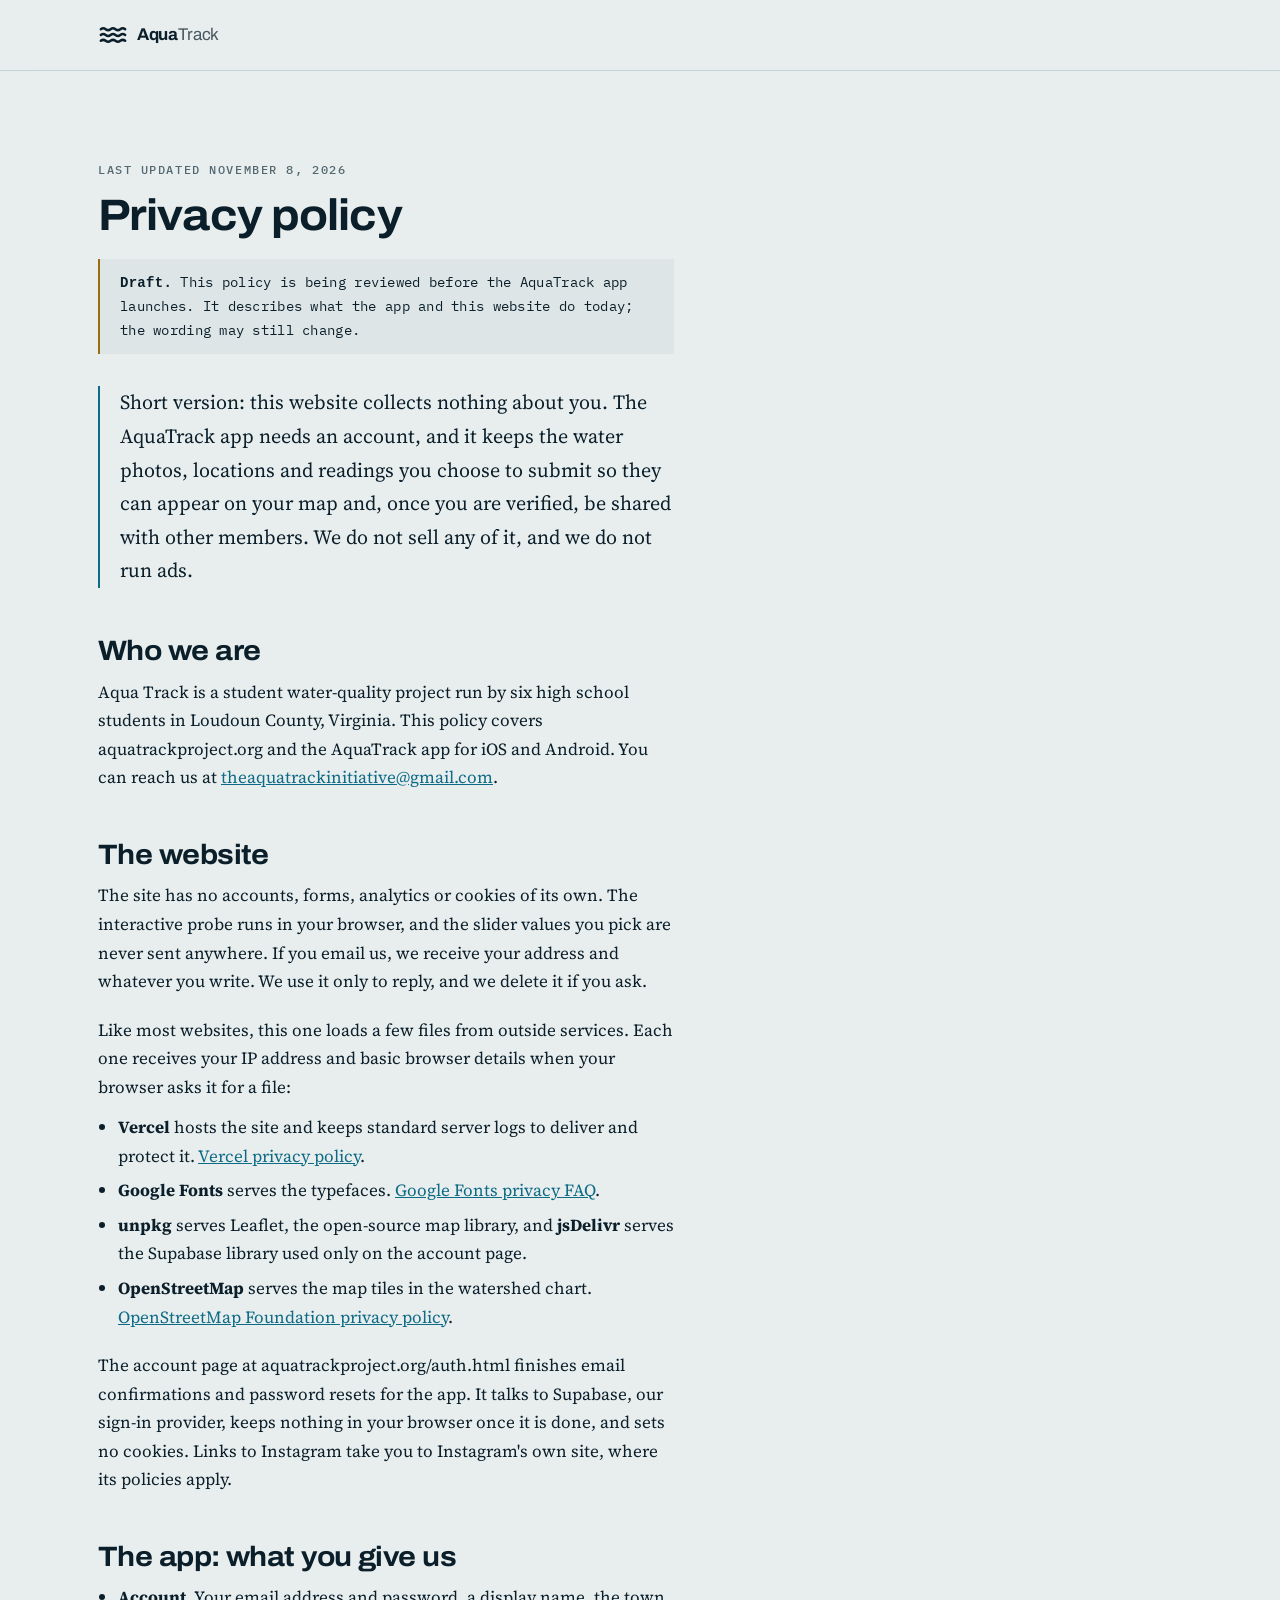
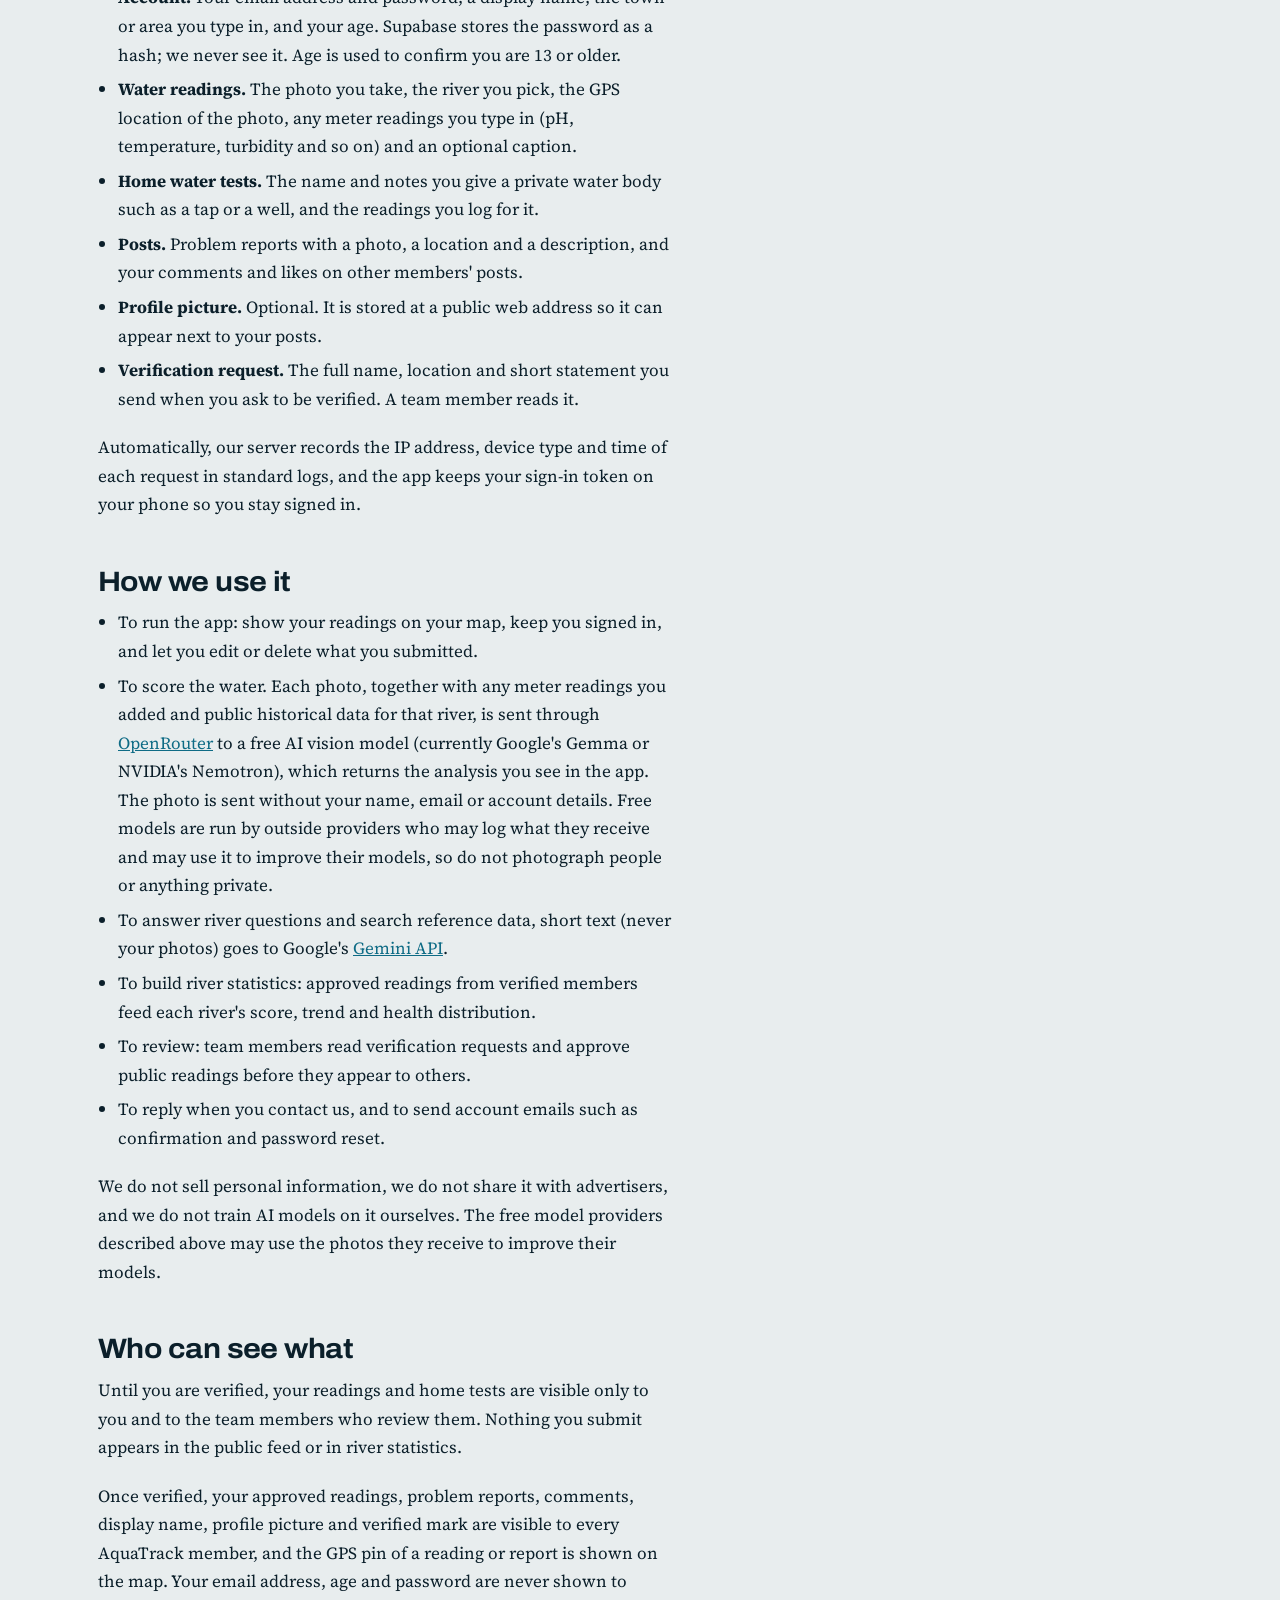
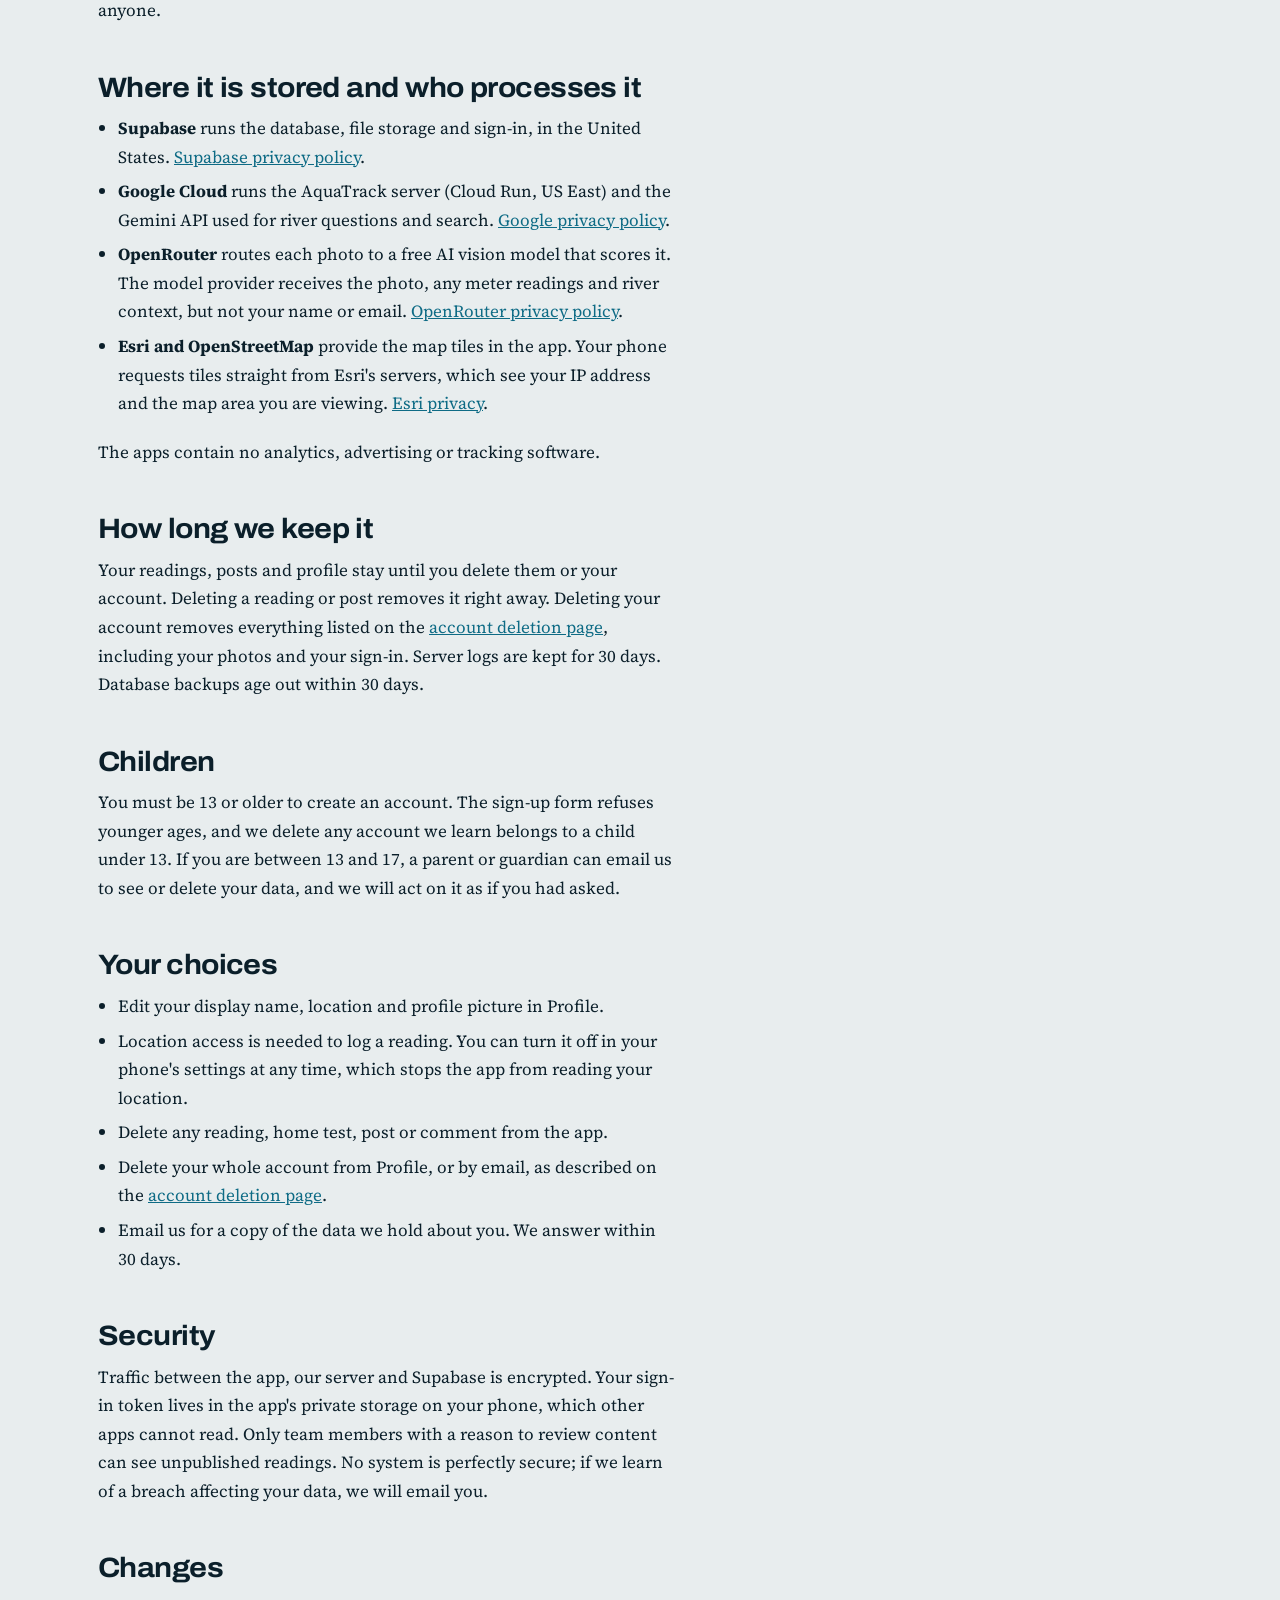
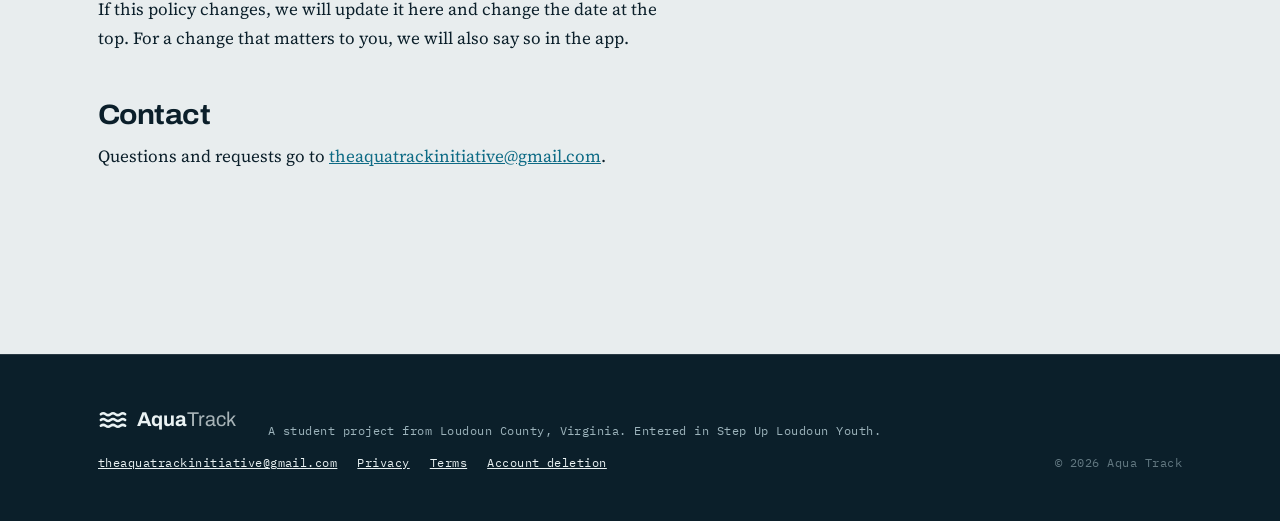
==== commit 0ddc5960: "Privacy: photo analysis now runs on OpenRouter free models Photos go through OpenRouter to a free vi" ====
--- a/privacy.html
+++ b/privacy.html
@@ -100,10 +100,15 @@
                     <li>To run the app: show your readings on your map, keep you signed in, and let you edit or
                         delete what you submitted.</li>
                     <li>To score the water. Each photo, together with any meter readings you added and public
-                        historical data for that river, is sent to Google's Gemini API, which returns the analysis you
-                        see in the app. Google processes it under its
-                        <a href="https://ai.google.dev/gemini-api/terms" target="_blank" rel="noopener">Gemini API
-                            terms</a>.</li>
+                        historical data for that river, is sent through
+                        <a href="https://openrouter.ai/privacy" target="_blank" rel="noopener">OpenRouter</a> to a free
+                        AI vision model (currently Google's Gemma or NVIDIA's Nemotron), which returns the analysis you
+                        see in the app. The photo is sent without your name, email or account details. Free models
+                        are run by outside providers who may log what they receive and may use it to improve their
+                        models, so do not photograph people or anything private.</li>
+                    <li>To answer river questions and search reference data, short text (never your photos) goes to
+                        Google's <a href="https://ai.google.dev/gemini-api/terms" target="_blank"
+                            rel="noopener">Gemini API</a>.</li>
                     <li>To build river statistics: approved readings from verified members feed each river's score,
                         trend and health distribution.</li>
                     <li>To review: team members read verification requests and approve public readings before they
@@ -111,8 +116,9 @@
                     <li>To reply when you contact us, and to send account emails such as confirmation and password
                         reset.</li>
                 </ul>
-                <p>We do not sell personal information, we do not share it with advertisers, and we do not use it to
-                    train AI models.</p>
+                <p>We do not sell personal information, we do not share it with advertisers, and we do not train AI
+                    models on it ourselves. The free model providers described above may use the photos they
+                    receive to improve their models.</p>
 
                 <h2>Who can see what</h2>
                 <p>Until you are verified, your readings and home tests are visible only to you and to the team members
@@ -127,8 +133,12 @@
                         <a href="https://supabase.com/privacy" target="_blank" rel="noopener">Supabase privacy
                             policy</a>.</li>
                     <li><strong>Google Cloud</strong> runs the AquaTrack server (Cloud Run, US East) and the Gemini API
-                        that analyzes photos. <a href="https://policies.google.com/privacy" target="_blank"
-                            rel="noopener">Google privacy policy</a>.</li>
+                        used for river questions and search. <a href="https://policies.google.com/privacy"
+                            target="_blank" rel="noopener">Google privacy policy</a>.</li>
+                    <li><strong>OpenRouter</strong> routes each photo to a free AI vision model that scores it. The
+                        model provider receives the photo, any meter readings and river context, but not your name or
+                        email. <a href="https://openrouter.ai/privacy" target="_blank" rel="noopener">OpenRouter
+                            privacy policy</a>.</li>
                     <li><strong>Esri and OpenStreetMap</strong> provide the map tiles in the app. Your phone requests
                         tiles straight from Esri's servers, which see your IP address and the map area you are
                         viewing. <a href="https://www.esri.com/en-us/privacy/overview" target="_blank"
